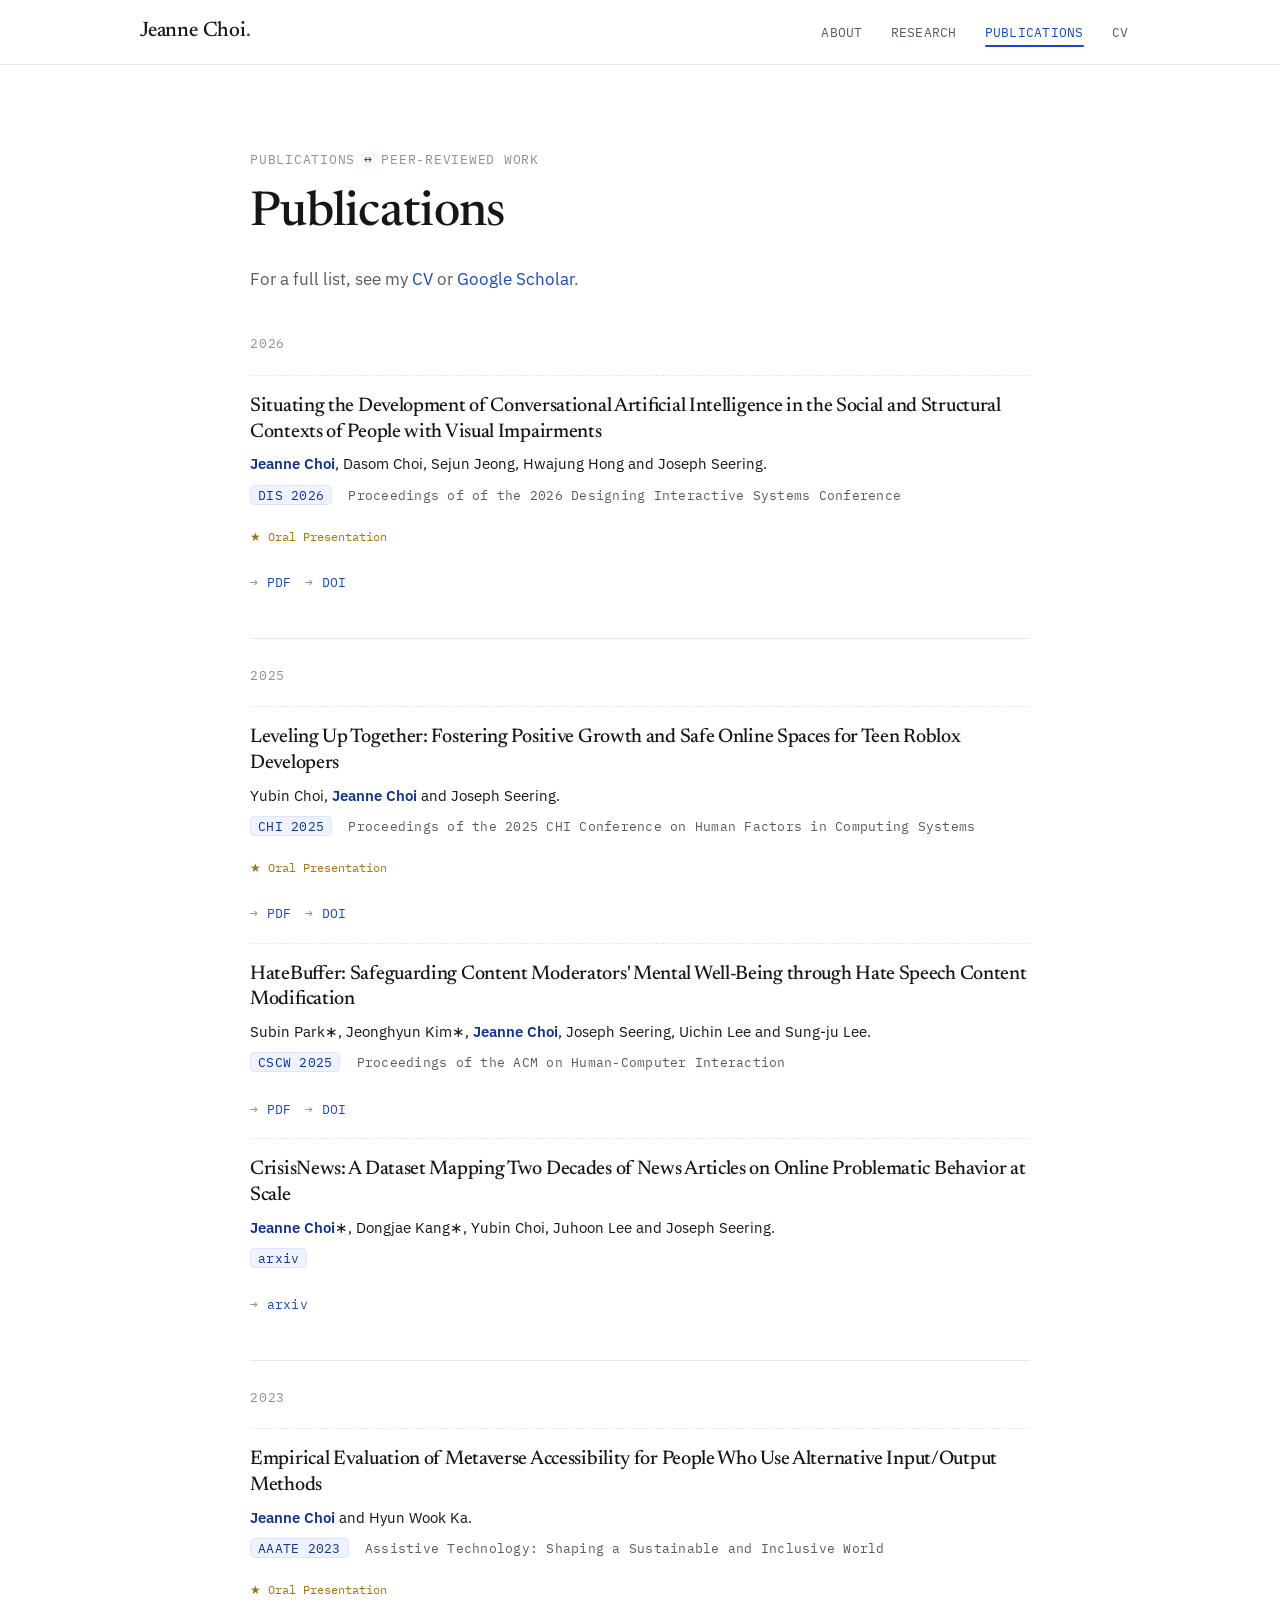
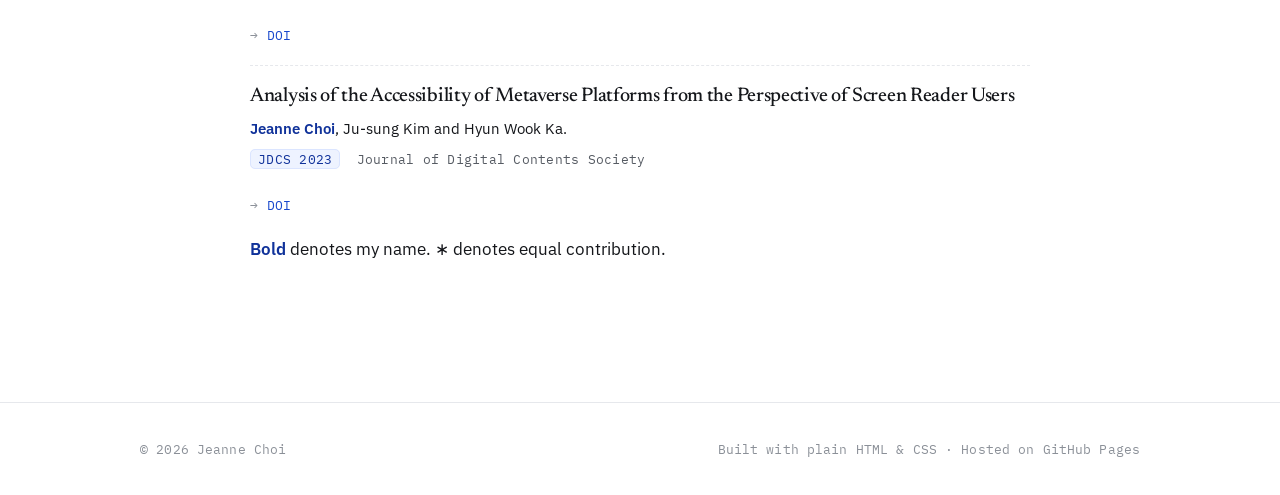
==== publications.html @ 99e8c301 "initial portfolio" ====
<!DOCTYPE html>
<html lang="en">
<head>
  <meta charset="UTF-8" />
  <meta name="viewport" content="width=device-width, initial-scale=1.0" />
  <title>Publications — Jeanne Choi</title>
  <meta name="description" content="Peer-reviewed publications and papers in HCI venues such as CHI, UIST, and CSCW." />

  <link rel="preconnect" href="https://fonts.googleapis.com" />
  <link rel="preconnect" href="https://fonts.gstatic.com" crossorigin />
  <link href="https://fonts.googleapis.com/css2?family=Newsreader:ital,opsz,wght@0,6..72,400;0,6..72,500;1,6..72,400&family=IBM+Plex+Mono:wght@400;500&family=IBM+Plex+Sans:wght@400;500;600&display=swap" rel="stylesheet" />

  <link rel="stylesheet" href="styles.css" />
</head>
<body>
  <a class="skip" href="#main">Skip to content</a>

  <header class="masthead">
    <div class="wrap-wide masthead__inner">
      <a class="brand" href="index.html">Jeanne Choi<span class="dot">.</span></a>
      <button class="nav-toggle" aria-expanded="false" aria-controls="site-nav">Menu</button>
      <nav class="nav" id="site-nav" aria-label="Primary">
        <a href="index.html">About</a>
        <a href="research.html">Research</a>
        <!-- <a href="projects.html">Projects</a> -->
        <a href="publications.html" aria-current="page">Publications</a>
        <a href="assets/CV_Jeanne.pdf">CV</a>
      </nav>
    </div>
  </header>

  <main id="main" class="page">
    <div class="wrap">
      <p class="eyebrow">Publications <span class="swap">&#8596;</span> Peer-reviewed work</p>
      <h1 class="page-title">Publications</h1>
      <p class="prose muted" style="margin-bottom: 40px;">
        For a full list, see my
        <a class="link" href="assets/CV_Jeanne.pdf">CV</a> or
        <a class="link" href="https://scholar.google.com/citations?user=65QnEFwAAAAJ&hl=ko&oi=ao">Google Scholar</a>.
      </p>

      <!-- =============== 2026 =============== -->
      <section class="year-group" aria-label="2026 publications">
        <p class="year-label">2026</p>

        <article class="pub">
          <h2 class="pub__title">Situating the Development of Conversational Artificial Intelligence in the Social and 
            Structural Contexts of People with Visual Impairments</h2>
          <p class="pub__authors"><span class="me">Jeanne Choi</span>, Dasom Choi, Sejun Jeong, Hwajung Hong and Joseph Seering.</p>
          <p class="pub__venue">
            <span class="tag">DIS 2026</span>
            Proceedings of of the 2026 Designing Interactive Systems Conference
          </p>
          <p class="award">&#9733; Oral Presentation</p>
          <div class="pub__links">
            <a href="assets/dis26-CV.pdf">PDF</a>
            <a href="https://dl.acm.org/doi/10.1145/3800645.3812959">DOI</a>
            <!-- <a href="#">Video</a>
            <a href="#">Code</a> -->
          </div>
        </article>
      </section>

      <!-- =============== 2025 =============== -->
      <section class="year-group" aria-label="2025 publications">
        <p class="year-label">2025</p>

        <article class="pub">
          <h2 class="pub__title">Leveling Up Together: Fostering Positive Growth and Safe Online Spaces for 
            Teen Roblox Developers</h2>
          <p class="pub__authors">Yubin Choi, <span class="me">Jeanne Choi</span> and Joseph Seering.</p>
          <p class="pub__venue">
            <span class="tag">CHI 2025</span>
            Proceedings of the 2025 CHI Conference on Human Factors in Computing Systems
          </p>
          <p class="award">&#9733; Oral Presentation</p>
          <div class="pub__links">
            <a href="assets/chi25-CV.pdf">PDF</a>
            <a href="https://dl.acm.org/doi/full/10.1145/3706598.3713969">DOI</a>
            <!-- <a href="#">Poster</a> -->
          </div>
        </article>

        <article class="pub">
          <h2 class="pub__title">HateBuffer: Safeguarding Content Moderators' Mental Well-Being through Hate Speech 
            Content Modification</h2>
          <p class="pub__authors">Subin Park&lowast;, Jeonghyun Kim&lowast;, <span class="me">Jeanne Choi</span>, 
            Joseph Seering, Uichin Lee and Sung-ju Lee.</p>
          <p class="pub__venue">
            <span class="tag">CSCW 2025</span>
            Proceedings of the ACM on Human-Computer Interaction
          </p>
          <div class="pub__links">
            <a href="assets/cscw25.pdf">PDF</a>
            <a href="https://dl.acm.org/doi/10.1145/3757609">DOI</a>
          </div>
        </article>

        <article class="pub">
          <h2 class="pub__title">CrisisNews: A Dataset Mapping Two Decades of News Articles on Online Problematic 
            Behavior at Scale</h2>
          <p class="pub__authors"><span class="me">Jeanne Choi</span>&lowast;, Dongjae Kang&lowast;, Yubin Choi, 
            Juhoon Lee and Joseph Seering.</p>
          <p class="pub__venue">
            <span class="tag">arxiv</span>
          </p>
          <div class="pub__links">
            <a href="https://arxiv.org/abs/2510.12243">arxiv</a>
          </div>
        </article>
      </section>

      <!-- =============== 2023 =============== -->
      <section class="year-group" aria-label="2025 publications">
        <p class="year-label">2023</p>

        <article class="pub">
          <h2 class="pub__title">Empirical Evaluation of Metaverse Accessibility for People Who Use Alternative 
            Input/Output Methods</h2>
          <p class="pub__authors"><span class="me">Jeanne Choi</span> and Hyun Wook Ka.</p>
          <p class="pub__venue">
            <span class="tag">AAATE 2023</span>
            Assistive Technology: Shaping a Sustainable and Inclusive World
          </p>
          <p class="award">&#9733; Oral Presentation</p>
          <div class="pub__links">
            <!-- <a href="#">PDF</a> -->
            <a href="https://pubmed.ncbi.nlm.nih.gov/37638938/">DOI</a>
            <!-- <a href="#">Poster</a> -->
          </div>
        </article>

        <article class="pub">
          <h2 class="pub__title">Analysis of the Accessibility of Metaverse Platforms from the Perspective of Screen 
            Reader Users</h2>
          <p class="pub__authors"><span class="me">Jeanne Choi</span>, Ju-sung Kim and Hyun Wook Ka.</p>
          <p class="pub__venue">
            <span class="tag">JDCS 2023</span>
            Journal of Digital Contents Society
          </p>
          <div class="pub__links">
            <!-- <a href="#">PDF</a> -->
            <a href="http://journal.dcs.or.kr/_common/do.php?a=full&b=12&bidx=3245&aidx=36161">DOI</a>
          </div>
        </article>
        <p><span style="color:var(--blue-deep);font-weight:600;">Bold</span> denotes
        my name. &lowast; denotes equal contribution.</p>
      </section>

    </div>
  </main>

  <footer class="foot">
    <div class="wrap-wide foot__inner">
      <span>&copy; 2026 Jeanne Choi</span>
      <span>Built with plain HTML &amp; CSS &middot; Hosted on GitHub Pages</span>
    </div>
  </footer>

  <script src="main.js"></script>
</body>
</html>
---- styles.css ----
/* =========================================================================
   Academic portfolio — shared styles
   Concept: HCI lives between Human and Computer.
   - Serif (Newsreader)      -> human-facing prose, names, headings
   - Sans  (IBM Plex Sans)   -> readable body
   - Mono  (IBM Plex Mono)   -> the "machine" layer: labels, venues, metadata
   Blue is the single connective accent. Everything else is black on white.
   ========================================================================= */

/* ----- Design tokens ----------------------------------------------------- */
:root {
  --paper:        #ffffff;
  --ink:          #14161a;   /* primary text  */
  --ink-soft:     #565b63;   /* secondary text */
  --ink-faint:    #8b9098;   /* captions / muted */
  --line:         #e6e8ec;   /* hairlines */
  --line-strong:  #d3d6db;

  --blue:         #1747cc;   /* primary accent (links, active) */
  --blue-bright:  #2f66f5;   /* hover / interactive */
  --blue-deep:    #10329a;   /* pressed */
  --blue-tint:    #eef3ff;   /* highlight background */
  --blue-ghost:   #f6f9ff;   /* very subtle panel */

  --maxw:         860px;     /* reading column */
  --maxw-wide:    1080px;    /* nav / full-bleed rows */
  --gutter:       clamp(20px, 5vw, 40px);

  --serif: "Newsreader", Georgia, "Times New Roman", serif;
  --sans:  "IBM Plex Sans", -apple-system, BlinkMacSystemFont, "Segoe UI", Roboto, sans-serif;
  --mono:  "IBM Plex Mono", ui-monospace, "SF Mono", Menlo, monospace;

  --step-fast: 140ms cubic-bezier(.2,.7,.3,1);
}

/* ----- Reset-ish --------------------------------------------------------- */
*, *::before, *::after { box-sizing: border-box; }
html { -webkit-text-size-adjust: 100%; }
body {
  margin: 0;
  background: var(--paper);
  color: var(--ink);
  font-family: var(--sans);
  font-size: 17px;
  line-height: 1.65;
  font-feature-settings: "liga" 1, "kern" 1;
  -webkit-font-smoothing: antialiased;
  text-rendering: optimizeLegibility;
}
img { max-width: 100%; display: block; }
a { color: inherit; }

/* Skip link for keyboard users */
.skip {
  position: absolute; left: -999px; top: 0;
  background: var(--ink); color: #fff; padding: 10px 16px;
  z-index: 100; border-radius: 0 0 4px 0; font-family: var(--mono); font-size: 13px;
}
.skip:focus { left: 0; }

/* Visible, on-brand focus everywhere */
:focus-visible {
  outline: 2px solid var(--blue-bright);
  outline-offset: 3px;
  border-radius: 2px;
}

/* ----- Layout scaffolding ------------------------------------------------ */
.wrap  { width: 100%; max-width: var(--maxw);      margin-inline: auto; padding-inline: var(--gutter); }
.wrap-wide { width: 100%; max-width: var(--maxw-wide); margin-inline: auto; padding-inline: var(--gutter); }

main { display: block; }
.page { padding-top: clamp(48px, 7vw, 84px); padding-bottom: clamp(72px, 10vw, 120px); }

/* ----- Header / nav ------------------------------------------------------ */
.masthead {
  position: sticky; top: 0; z-index: 40;
  background: rgba(255,255,255,.86);
  backdrop-filter: saturate(180%) blur(10px);
  border-bottom: 1px solid var(--line);
}
.masthead__inner {
  display: flex; align-items: center; justify-content: space-between;
  gap: 20px; min-height: 64px;
}
.brand {
  font-family: var(--serif);
  font-size: 21px;
  font-weight: 500;
  letter-spacing: -.01em;
  text-decoration: none;
  color: var(--ink);
  white-space: nowrap;
}
.brand .dot { color: var(--blue); }

.nav { display: flex; align-items: center; gap: 4px; }
.nav a {
  font-family: var(--mono);
  font-size: 12.5px;
  letter-spacing: .02em;
  text-transform: uppercase;
  text-decoration: none;
  color: var(--ink-soft);
  padding: 8px 12px;
  border-radius: 6px;
  position: relative;
  transition: color var(--step-fast), background var(--step-fast);
}
.nav a:hover { color: var(--ink); background: var(--blue-ghost); }
.nav a[aria-current="page"] { color: var(--blue); }
.nav a[aria-current="page"]::after {
  content: ""; position: absolute; left: 12px; right: 12px; bottom: 3px;
  height: 2px; background: var(--blue); border-radius: 2px;
}

/* Mobile nav toggle */
.nav-toggle {
  display: none;
  font-family: var(--mono); font-size: 12.5px; letter-spacing: .04em;
  text-transform: uppercase; color: var(--ink);
  background: none; border: 1px solid var(--line-strong);
  padding: 8px 12px; border-radius: 6px; cursor: pointer;
}

/* ----- Type system ------------------------------------------------------- */
.eyebrow {
  font-family: var(--mono);
  font-size: 12.5px;
  letter-spacing: .06em;
  text-transform: uppercase;
  color: var(--ink-faint);
  margin: 0 0 18px;
}
.eyebrow .swap { color: var(--blue); }   /* the H <-> C connective glyph */

h1, h2, h3 { font-family: var(--serif); font-weight: 500; color: var(--ink); letter-spacing: -.015em; line-height: 1.12; }

.display {
  font-size: clamp(2.6rem, 7vw, 4.4rem);
  line-height: 1.02;
  margin: 0 0 .35em;
  letter-spacing: -.025em;
}
.page-title {
  font-size: clamp(2rem, 5vw, 3rem);
  margin: 0 0 .5em;
}
h2 { font-size: clamp(1.4rem, 3vw, 1.9rem); margin: 0 0 .5em; }
h3 { font-size: 1.2rem; margin: 0 0 .35em; }

.lead {
  font-family: var(--serif);
  font-size: clamp(1.18rem, 2.4vw, 1.5rem);
  line-height: 1.5;
  color: var(--ink);
  margin: 0 0 1.1em;
  max-width: 40ch;
}
p { margin: 0 0 1.1em; }
.prose { max-width: 62ch; }
.prose p { color: var(--ink); }
.muted { color: var(--ink-soft); }

/* Inline text links */
.link, .prose a, .pub a, .contact a {
  color: var(--blue);
  text-decoration: none;
  background-image: linear-gradient(var(--blue), var(--blue));
  background-size: 100% 1px;
  background-repeat: no-repeat;
  background-position: 0 100%;
  transition: color var(--step-fast), background-size var(--step-fast);
  padding-bottom: 1px;
}
.link:hover, .prose a:hover, .pub a:hover, .contact a:hover {
  color: var(--blue-bright);
}
@media (prefers-reduced-motion: no-preference) {
  .link, .prose a, .pub a, .contact a { background-size: 0% 1px; }
  .link:hover, .prose a:hover, .pub a:hover, .contact a:hover { background-size: 100% 1px; }
}

/* ----- Section rhythm ---------------------------------------------------- */
.section { padding-block: clamp(40px, 6vw, 68px); border-top: 1px solid var(--line); }
.section:first-of-type { border-top: 0; }
.section__label {
  font-family: var(--mono); font-size: 12px; letter-spacing: .08em;
  text-transform: uppercase; color: var(--ink-faint); margin: 0 0 24px;
}

/* ----- Hero (home) ------------------------------------------------------- */
.hero { padding-top: clamp(40px, 8vw, 96px); }
.hero__meta {
  font-family: var(--mono); font-size: 13px; color: var(--ink-soft);
  margin: 0 0 6px; line-height: 1.9;
}
.hero__meta b { color: var(--ink); font-weight: 600; }

/* Keyword tags */
.tags { display: flex; flex-wrap: wrap; gap: 8px; margin: 4px 0 28px; padding: 0; list-style: none; }
.tags li {
  font-family: var(--mono); font-size: 12.5px; letter-spacing: .01em;
  color: var(--blue-deep); background: var(--blue-tint);
  border: 1px solid #dbe5ff; border-radius: 999px; padding: 5px 12px;
}

/* Link row (email / scholar / github / cv) */
.linkrow { display: flex; flex-wrap: wrap; gap: 10px; margin-top: 8px; margin-bottom: 32px; }
.btn {
  display: inline-flex; align-items: center; gap: 8px;
  font-family: var(--mono); font-size: 13px; letter-spacing: .01em;
  text-decoration: none; color: var(--ink);
  border: 1px solid var(--line-strong); border-radius: 8px;
  padding: 9px 14px; transition: border-color var(--step-fast), background var(--step-fast), color var(--step-fast), transform var(--step-fast);
}
.btn:hover { border-color: var(--blue); color: var(--blue); background: var(--blue-ghost); }
.btn:active { transform: translateY(1px); }
.btn--primary { background: var(--blue); color: #fff; border-color: var(--blue); }
.btn--primary:hover { background: var(--blue-bright); border-color: var(--blue-bright); color: #fff; }
.btn .arrow { transition: transform var(--step-fast); }
@media (prefers-reduced-motion: no-preference) {
  .btn:hover .arrow { transform: translateX(3px); }
}

/* ----- Research page ----------------------------------------------------- */
.themes { display: grid; gap: 1px; background: var(--line); border: 1px solid var(--line); border-radius: 12px; overflow: hidden; }
.theme { background: var(--paper); padding: clamp(22px, 3vw, 32px); }
.theme__n { font-family: var(--mono); font-size: 12px; color: var(--blue); letter-spacing: .06em; }
.theme h3 { margin: 8px 0 .4em; }
.theme p { color: var(--ink-soft); margin: 0; max-width: 60ch; }
@media (min-width: 720px) { .themes { grid-template-columns: 1fr 1fr; } }

/* ----- Publications ------------------------------------------------------ */
.year-group { border-top: 1px solid var(--line); padding-top: 26px; margin-top: 26px; }
.year-group:first-of-type { border-top: 0; padding-top: 0; margin-top: 0; }
.year-label {
  font-family: var(--mono); font-size: 13px; color: var(--ink-faint);
  letter-spacing: .06em; margin: 0 0 20px;
}
.pub { display: grid; grid-template-columns: 1fr; gap: 4px; padding: 18px 0; border-top: 1px dashed var(--line); }
.pub:first-child { border-top: 0; }
.pub__title { font-family: var(--serif); font-size: 1.24rem; line-height: 1.3; margin: 0; }
.pub__authors { font-size: .95rem; color: var(--ink); margin: 2px 0 0; }
.pub__authors .me { color: var(--blue-deep); font-weight: 600; }
.pub__venue {
  font-family: var(--mono); font-size: 12.5px; letter-spacing: .02em;
  color: var(--ink-soft); margin-top: 4px;
}
.pub__venue .tag {
  color: var(--blue-deep); background: var(--blue-tint);
  border: 1px solid #dbe5ff; border-radius: 5px; padding: 1px 7px; margin-right: 8px;
}
.pub__badge { font-family: var(--mono); font-size: 12px; }
.pub__links { display: flex; flex-wrap: wrap; gap: 14px; margin-top: 8px; }
.pub__links a {
  font-family: var(--mono); font-size: 12.5px; letter-spacing: .02em;
  text-decoration: none; color: var(--blue);
}
.pub__links a::before { content: "→ "; color: var(--ink-faint); }
.pub__links a:hover { color: var(--blue-bright); }
.award { color: #a8720c; font-family: var(--mono); font-size: 12px; margin-top: 4px; }

/* ----- Projects ---------------------------------------------------------- */
.cards { display: grid; gap: 22px; }
@media (min-width: 720px) { .cards { grid-template-columns: 1fr 1fr; } }
.card {
  border: 1px solid var(--line); border-radius: 14px; padding: 24px;
  transition: border-color var(--step-fast), box-shadow var(--step-fast), transform var(--step-fast);
  background: var(--paper);
}
.card:hover { border-color: var(--line-strong); box-shadow: 0 8px 30px -18px rgba(20,30,60,.35); }
@media (prefers-reduced-motion: no-preference) { .card:hover { transform: translateY(-2px); } }
.card__kind { font-family: var(--mono); font-size: 12px; color: var(--blue); letter-spacing: .05em; text-transform: uppercase; }
.card h3 { margin: 10px 0 .35em; }
.card p { color: var(--ink-soft); margin: 0 0 14px; }
.card__meta { font-family: var(--mono); font-size: 12px; color: var(--ink-faint); }

/* Simple two-column list used for teaching / service / etc. */
.deflist { display: grid; gap: 0; }
.deflist__row {
  display: grid; grid-template-columns: 120px 1fr; gap: 18px;
  padding: 14px 0; border-top: 1px solid var(--line); align-items: baseline;
}
.deflist__row:first-child { border-top: 0; }
.deflist__k { font-family: var(--mono); font-size: 13px; color: var(--ink-faint); }
.deflist__v { margin: 0; }
@media (max-width: 560px) { .deflist__row { grid-template-columns: 1fr; gap: 2px; } }

/* ----- Contact strip ----------------------------------------------------- */
.contact { display: flex; flex-wrap: wrap; gap: 10px 28px; font-family: var(--mono); font-size: 14px; }
.contact a { color: var(--blue); text-decoration: none; }

/* ----- Footer ------------------------------------------------------------ */
.foot {
  border-top: 1px solid var(--line);
  padding-block: 36px;
  color: var(--ink-faint);
  font-family: var(--mono); font-size: 12.5px; letter-spacing: .01em;
}
.foot__inner { display: flex; flex-wrap: wrap; gap: 12px 24px; align-items: center; justify-content: space-between; }
.foot a { color: var(--ink-soft); text-decoration: none; }
.foot a:hover { color: var(--blue); }

/* ----- Responsive nav ---------------------------------------------------- */
@media (max-width: 620px) {
  .nav-toggle { display: inline-block; }
  .nav {
    display: none;
    position: absolute; left: 0; right: 0; top: 100%;
    flex-direction: column; align-items: stretch; gap: 0;
    background: var(--paper); border-bottom: 1px solid var(--line);
    padding: 8px var(--gutter) 16px;
  }
  .nav.open { display: flex; }
  .nav a { padding: 12px 8px; border-radius: 6px; }
  .nav a[aria-current="page"]::after { display: none; }
  .masthead__inner { position: relative; }
}

/* ----- Hero photo (home) ----- */
.hero__grid { display: grid; grid-template-columns: 1fr; gap: 32px; }
.hero__photo { margin: 0; order: -1; }        /* 모바일: 사진이 텍스트 위로 */
.hero__photo img {
  width: 150px; height: 150px; object-fit: cover;
  border-radius: 14px; border: 1px solid var(--line); display: block;
}
@media (min-width: 780px) {
  .hero__grid { grid-template-columns: minmax(0, 1fr) 264px; gap: 56px; align-items: start; }
  .hero__photo { order: 0; }                  /* 데스크톱: 사진이 오른쪽으로 */
  .hero__photo img { width: 264px; height: 264px; }
}
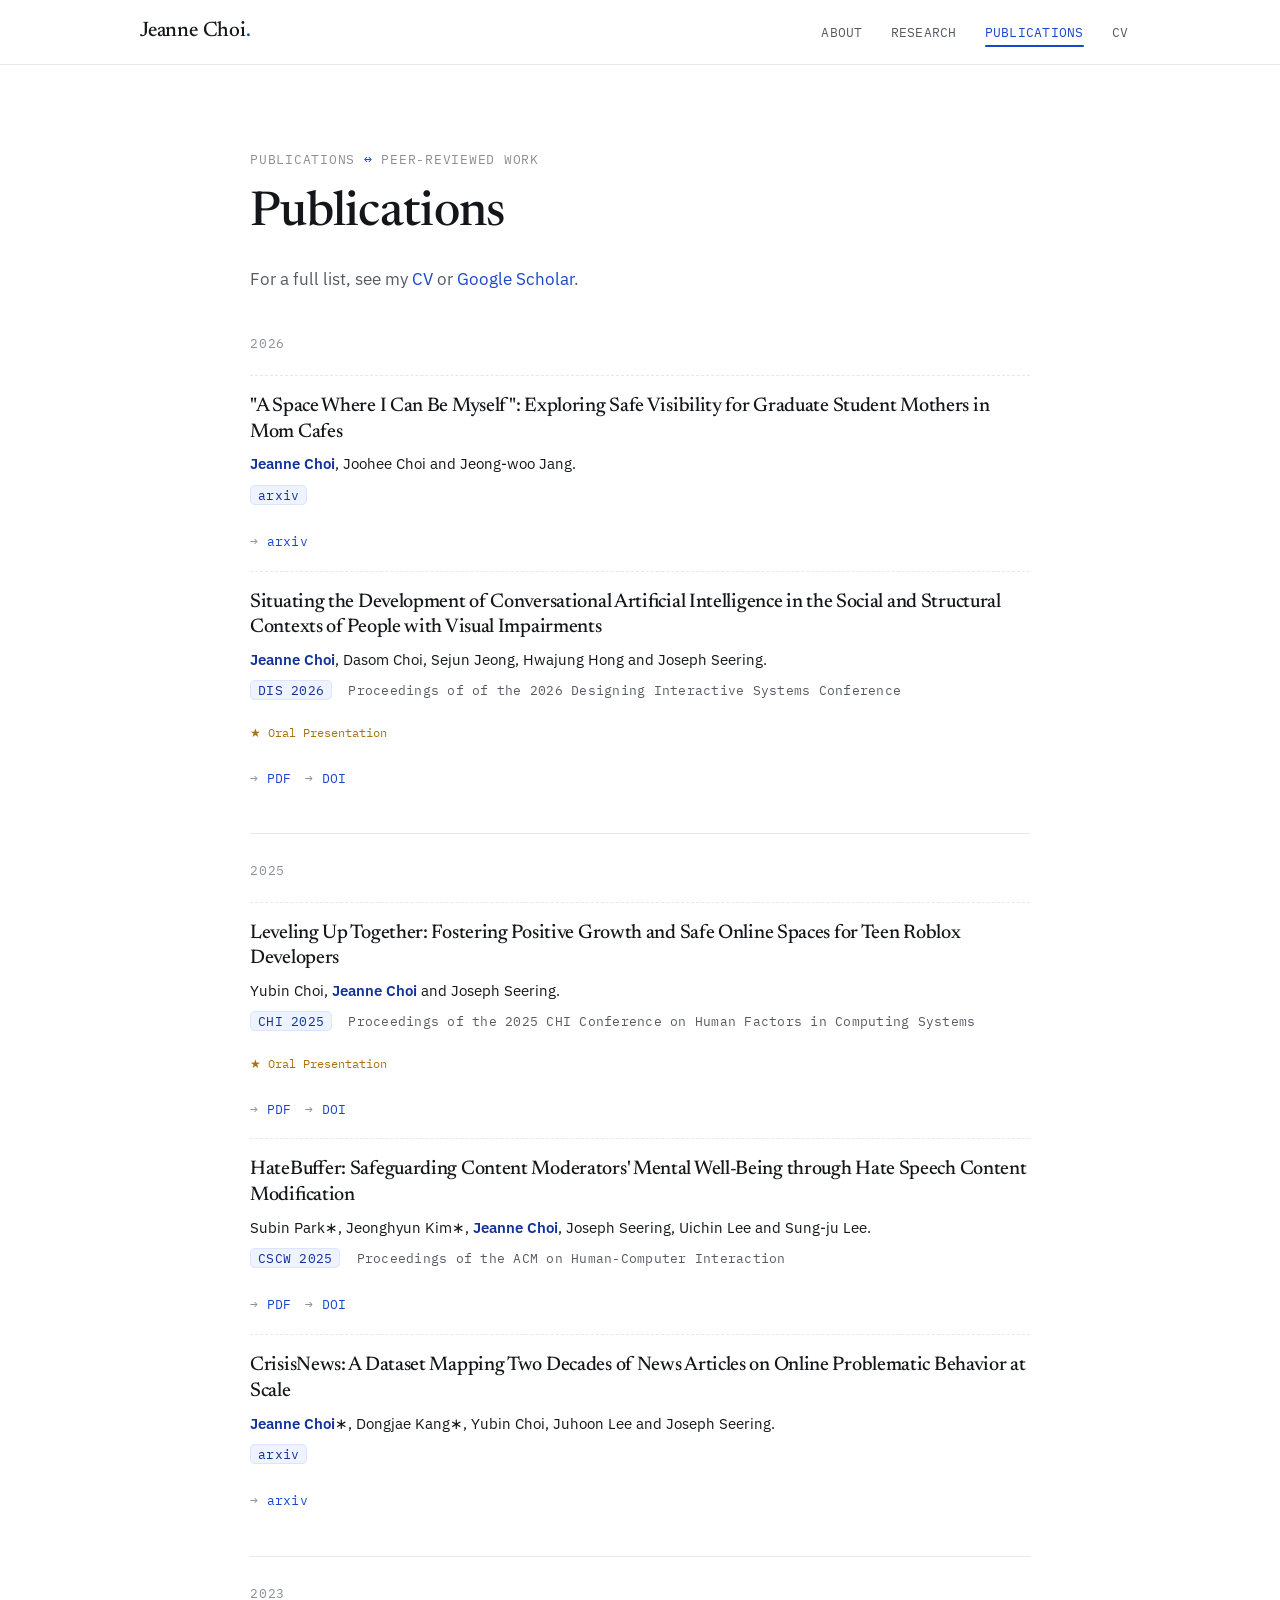
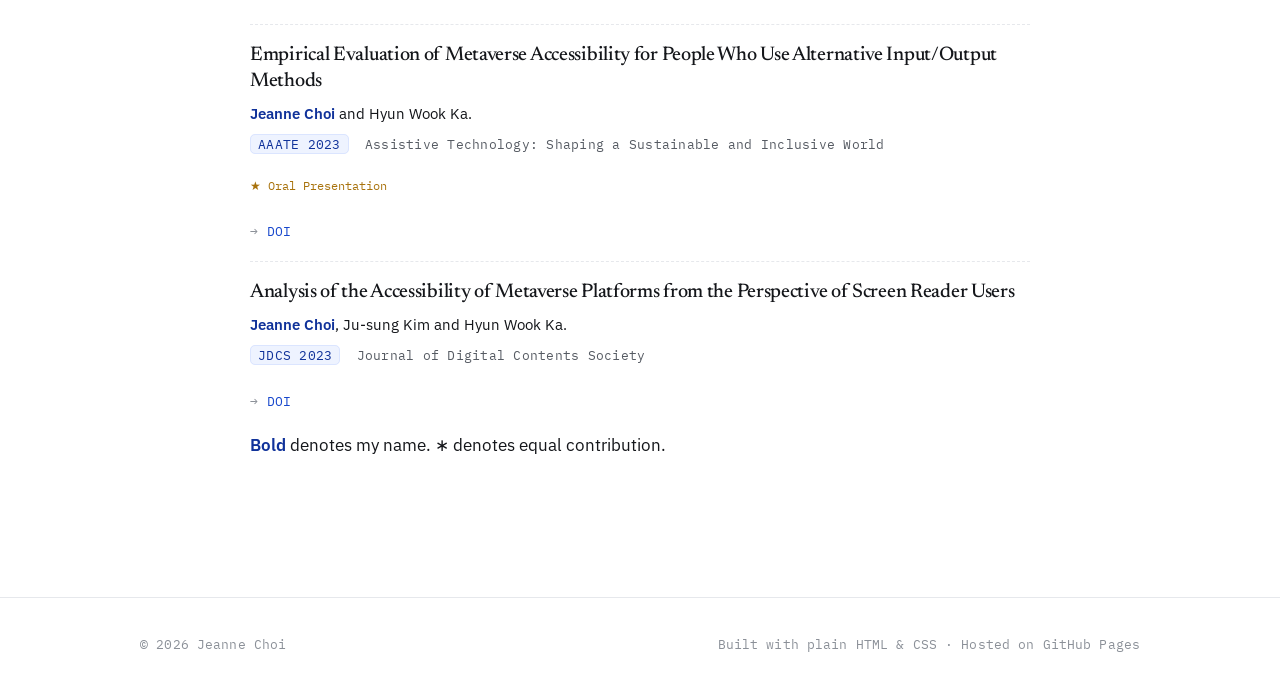
==== commit 8d63aeae: "updates - 261108" ====
--- a/publications.html
+++ b/publications.html
@@ -42,6 +42,18 @@
       <!-- =============== 2026 =============== -->
       <section class="year-group" aria-label="2026 publications">
         <p class="year-label">2026</p>
+
+        <article class="pub">
+          <h2 class="pub__title">"A Space Where I Can Be Myself": Exploring Safe Visibility for Graduate Student 
+            Mothers in Mom Cafes</h2>
+          <p class="pub__authors"><span class="me">Jeanne Choi</span>, Joohee Choi and Jeong-woo Jang.</p>
+          <p class="pub__venue">
+            <span class="tag">arxiv</span>
+          </p>
+          <div class="pub__links">
+            <a href="https://arxiv.org/abs/2611.08710">arxiv</a>
+          </div>
+        </article>
 
         <article class="pub">
           <h2 class="pub__title">Situating the Development of Conversational Artificial Intelligence in the Social and 
